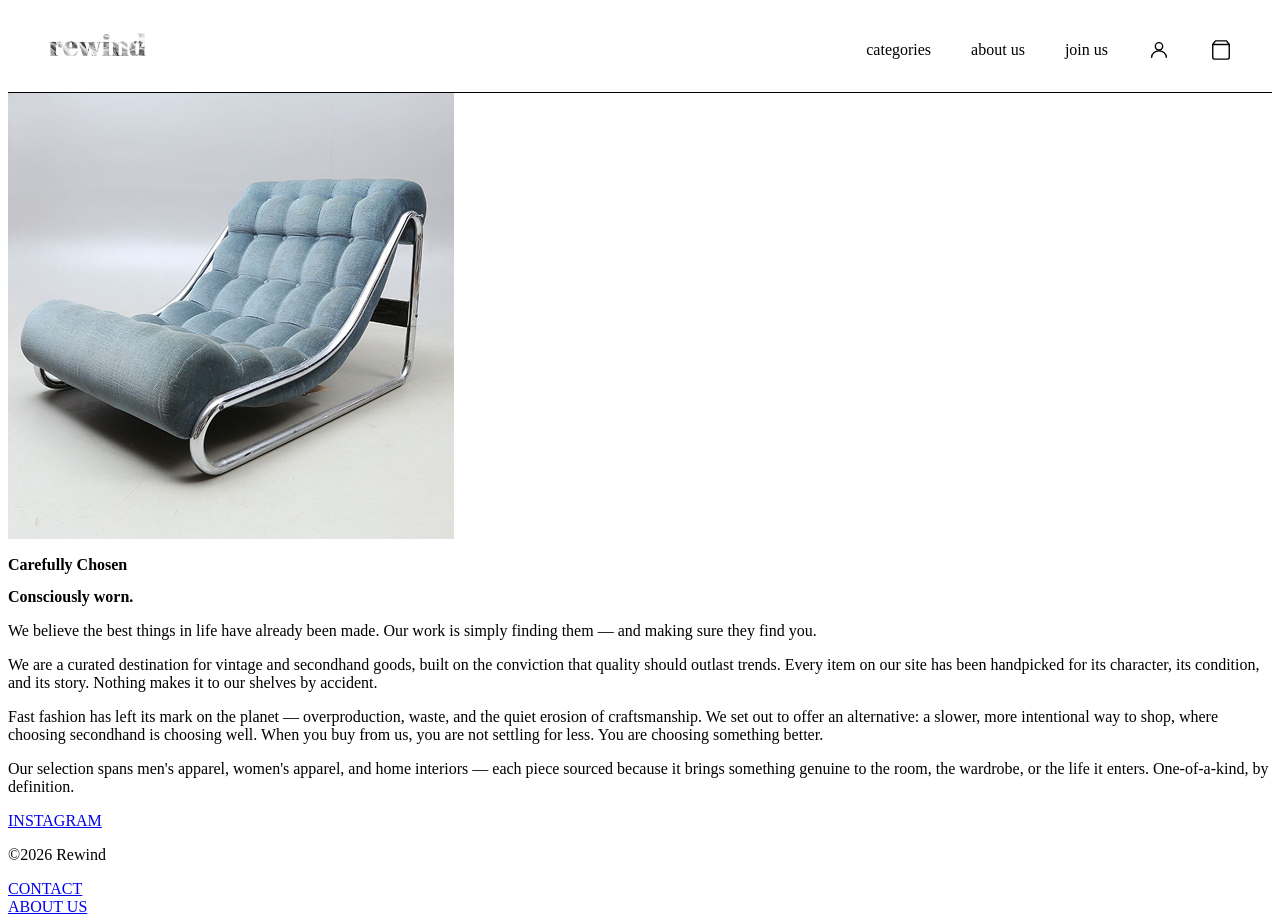
==== about.html @ c30eb237 "header på alle sider" ====
<!doctype html>
<html lang="en">
  <head>
    <meta charset="UTF-8" />
    <meta name="viewport" content="width=device-width, initial-scale=1.0" />
    <title>About us</title>
    <link rel="stylesheet" href="css/about.css" />
    <link rel="stylesheet" href="css/general.css" />
    <link rel="stylesheet" href="css/layout.css" />
  </head>
  <body>
<header>
  <a href="index.html"><img class="rewind" src="img/rewindlogo.webp" alt="rewind logo" /></a>
  <nav>
    <ul>
      <li><button class="headerText">categories</button></li>
      <li><a class="headerText" href="about.html">about us</a></li>
      <li><a class="headerText" href="form.html">join us</a></li>
      <li>
        <a href="#" class="header-icon" aria-label="account">
          <svg xmlns="http://www.w3.org/2000/svg" width="22" height="22" viewBox="0 0 24 24" fill="none" stroke="currentColor" stroke-width="1.5" stroke-linecap="round" stroke-linejoin="round">
            <circle cx="12" cy="8" r="4"/>
            <path d="M4 20c0-4 3.6-7 8-7s8 3 8 7"/>
          </svg>
        </a>
      </li>
      <li>
        <a href="#" class="header-icon" aria-label="cart">
          <svg xmlns="http://www.w3.org/2000/svg" width="22" height="22" viewBox="0 0 24 24" fill="none" stroke="currentColor" stroke-width="1.5" stroke-linecap="round" stroke-linejoin="round">
            <path d="M6 2L3 6v14a2 2 0 0 0 2 2h14a2 2 0 0 0 2-2V6l-3-4z"/>
            <line x1="3" y1="6" x2="21" y2="6"/>
          </svg>
        </a>
      </li>
    </ul>
  </nav>
</header>
    <main>
      <img class="aboutHero" src="img/sofa.png" alt="" />
      <article>
        <h1>Carefully Chosen</h1>
        <h1 class="italic">Consciously worn.</h1>
        <p>We believe the best things in life have already been made. Our work is simply finding them — and making sure they find you.</p>
        <p>
          We are a curated destination for vintage and secondhand goods, built on the conviction that quality should outlast trends. Every item on our
          site has been handpicked for its character, its condition, and its story. Nothing makes it to our shelves by accident.
        </p>
        <p>
          Fast fashion has left its mark on the planet — overproduction, waste, and the quiet erosion of craftsmanship. We set out to offer an
          alternative: a slower, more intentional way to shop, where choosing secondhand is choosing well. When you buy from us, you are not settling
          for less. You are choosing something better.
        </p>
        <p>
          Our selection spans men's apparel, women's apparel, and home interiors — each piece sourced because it brings something genuine to the room,
          the wardrobe, or the life it enters. One-of-a-kind, by definition.
        </p>
      </article>
    </main>
    <footer>
      <div>
        <div>
          <a href="#">INSTAGRAM</a>
          <p>&#169;2026 Rewind</p>
        </div>
        <a href="#">CONTACT</a>
      </div>
      <a href="about.html">ABOUT US</a>
    </footer>
  </body>
</html>
---- css/general.css ----
/* Den her css-side er tiltænkt elementer, 
der er gennemgående på tværs af HTML-siderne */
h1 {
  font-size: var(--h1-size);
  color: var(--h1-color);
  font-family: var(--h1-font);
}

h2 {
  font-size: var(--h2-size);
  color: var(--h2-color);
  font-family: var(--h2-font);
}

h3 {
  font-size: var(--h3-size);
  color: var(--h3-color);
  font-family: var(--h3-font);
}

h4 {
  font-size: var(--h4-size);
  color: var(--h4-color);
  font-family: var(--h4-font);
}

p {
  font-size: var(--p-size);
  color: var(--p-color);
  font-family: var(--p-font);
}
/* =============================================
   HEADER
   Requires: variables.css + global.css
   ============================================= */

header {
  display: flex;
  align-items: center;
  justify-content: space-between;
  padding: 20px 40px;
  border-bottom: 1px solid #000;
}

header .rewind {
  height: 40px;
  width: auto;
}

header nav ul {
  display: flex;
  align-items: center;
  gap: 40px;
  list-style: none;
  margin: 0;
  padding: 0;
}

header nav ul li {
  display: flex;
  align-items: center;
}

.headerText {
  font-size: var(--p-size);
  font-family: var(--p-font);
  color: var(--p-color);
  text-decoration: none;
  background: none;
  border: none;
  padding: 0;
  cursor: pointer;
}

.headerText:hover {
  text-decoration: underline;
}
.header-icon {
  color: var(--p-color);
  display: flex;
  align-items: center;
}

.header-icon:hover {
  opacity: 0.6;
}
/* Skjuler nav-tekst på index-siden */
.header-minimal .headerText {
  display: none;
}
---- css/layout.css ----
/* denne side er forbeholdt layout, altså hvordan elementerne er placeret på siden,
og hvordan de interagerer med hinanden. */
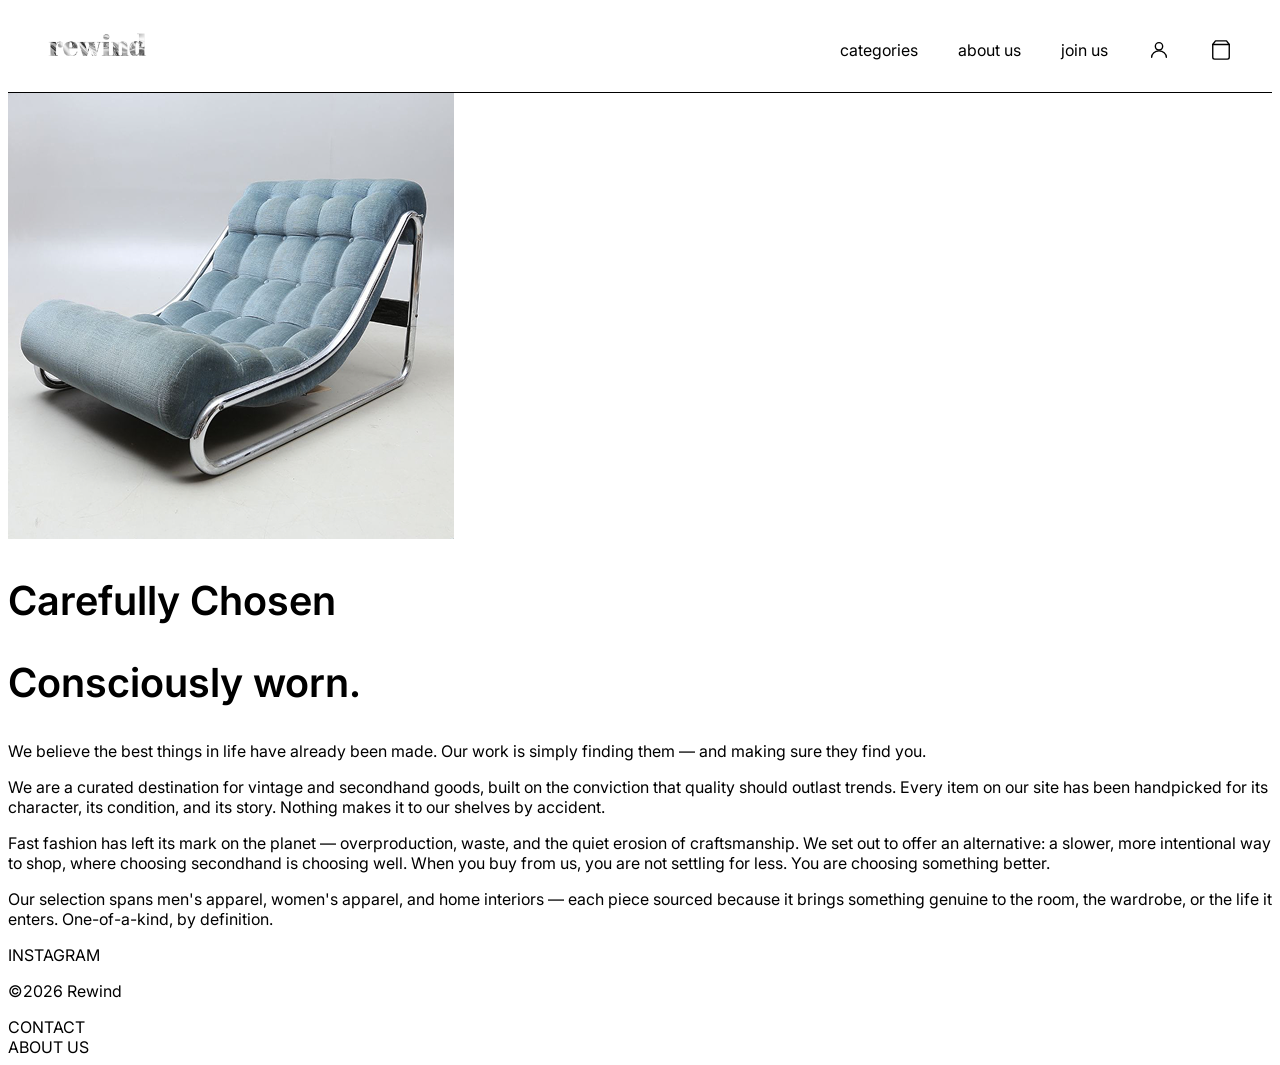
==== commit 3e705829: "Add CSS variables and update styles across multiple HTML files" ====
--- a/about.html
+++ b/about.html
@@ -4,37 +4,58 @@
     <meta charset="UTF-8" />
     <meta name="viewport" content="width=device-width, initial-scale=1.0" />
     <title>About us</title>
+    <link rel="stylesheet" href="css/variables.css" />
     <link rel="stylesheet" href="css/about.css" />
     <link rel="stylesheet" href="css/general.css" />
     <link rel="stylesheet" href="css/layout.css" />
   </head>
   <body>
-<header>
-  <a href="index.html"><img class="rewind" src="img/rewindlogo.webp" alt="rewind logo" /></a>
-  <nav>
-    <ul>
-      <li><button class="headerText">categories</button></li>
-      <li><a class="headerText" href="about.html">about us</a></li>
-      <li><a class="headerText" href="form.html">join us</a></li>
-      <li>
-        <a href="#" class="header-icon" aria-label="account">
-          <svg xmlns="http://www.w3.org/2000/svg" width="22" height="22" viewBox="0 0 24 24" fill="none" stroke="currentColor" stroke-width="1.5" stroke-linecap="round" stroke-linejoin="round">
-            <circle cx="12" cy="8" r="4"/>
-            <path d="M4 20c0-4 3.6-7 8-7s8 3 8 7"/>
-          </svg>
-        </a>
-      </li>
-      <li>
-        <a href="#" class="header-icon" aria-label="cart">
-          <svg xmlns="http://www.w3.org/2000/svg" width="22" height="22" viewBox="0 0 24 24" fill="none" stroke="currentColor" stroke-width="1.5" stroke-linecap="round" stroke-linejoin="round">
-            <path d="M6 2L3 6v14a2 2 0 0 0 2 2h14a2 2 0 0 0 2-2V6l-3-4z"/>
-            <line x1="3" y1="6" x2="21" y2="6"/>
-          </svg>
-        </a>
-      </li>
-    </ul>
-  </nav>
-</header>
+    <header>
+      <a href="index.html"><img class="rewind" src="img/rewindlogo.webp" alt="rewind logo" /></a>
+      <nav>
+        <ul>
+          <li><button class="headerText">categories</button></li>
+          <li><a class="headerText" href="about.html">about us</a></li>
+          <li><a class="headerText" href="form.html">join us</a></li>
+          <li>
+            <a href="#" class="header-icon" aria-label="account">
+              <svg
+                xmlns="http://www.w3.org/2000/svg"
+                width="22"
+                height="22"
+                viewBox="0 0 24 24"
+                fill="none"
+                stroke="currentColor"
+                stroke-width="1.5"
+                stroke-linecap="round"
+                stroke-linejoin="round"
+              >
+                <circle cx="12" cy="8" r="4" />
+                <path d="M4 20c0-4 3.6-7 8-7s8 3 8 7" />
+              </svg>
+            </a>
+          </li>
+          <li>
+            <a href="#" class="header-icon" aria-label="cart">
+              <svg
+                xmlns="http://www.w3.org/2000/svg"
+                width="22"
+                height="22"
+                viewBox="0 0 24 24"
+                fill="none"
+                stroke="currentColor"
+                stroke-width="1.5"
+                stroke-linecap="round"
+                stroke-linejoin="round"
+              >
+                <path d="M6 2L3 6v14a2 2 0 0 0 2 2h14a2 2 0 0 0 2-2V6l-3-4z" />
+                <line x1="3" y1="6" x2="21" y2="6" />
+              </svg>
+            </a>
+          </li>
+        </ul>
+      </nav>
+    </header>
     <main>
       <img class="aboutHero" src="img/sofa.png" alt="" />
       <article>
--- a/css/variables.css
+++ b/css/variables.css
@@ -0,0 +1,57 @@
+/* Denne side indeholder variabler.Det vil sige,
+at gennemgående æstetiske valg (farve, border-radius, etc) findes herinde,
+og kan universelt ændres */
+
+@font-face {
+  font-family: "interSemibold";
+  src: url("../fonts/Inter_18pt-SemiBold.woff");
+}
+
+@font-face {
+  font-family: "interRegular";
+  src: url("../fonts/Inter_18pt-Regular.woff");
+}
+
+:root {
+  /* farver */
+  --prime-color: rgb(257, 257, 257);
+  --second-color: rgb(257, 257, 257);
+  --third-color: rgb(257, 257, 257);
+  /* var står her for variation, 
+  så vi kan have nuance forskelle på vores farverne,
+  f.eks til en mørkere baggrund */
+  --prime-color-var: rgb(257, 257, 257);
+  --second-color-var: rgb(257, 257, 257);
+  --third-color-var: rgb(257, 257, 257);
+
+  /* borders */
+  --general-border: ;
+  --nav-border: ;
+  --cards-border: ;
+  --header-border: 1px solid black;
+
+  /* border radius */
+  --general-margin: ;
+  --cards-corner: 1px;
+
+  /* tekststørrelse*/
+  --h1-size: 40px;
+  --h2-size: 40px;
+  --h3-size: 60px;
+  --h4-size: 20px;
+  --p-size: 16px;
+
+  /* Tekstfarve */
+  --h1-color: #000;
+  --h2-color: #000;
+  --h3-color: #000;
+  --h4-color: #000;
+  --p-color: #000;
+
+  /* fonts */
+  --h1-font: "interSemibold";
+  --h2-font: "interSemibold";
+  --h3-font: "interSemibold";
+  --h4-font: "interSemibold";
+  --p-font: "interRegular";
+}
--- a/css/general.css
+++ b/css/general.css
@@ -24,15 +24,79 @@
   font-family: var(--h4-font);
 }
 
-p {
+p,
+a {
   font-size: var(--p-size);
   color: var(--p-color);
   font-family: var(--p-font);
+}
+
+a {
+  text-decoration: none;
 }
 /* =============================================
    HEADER
    Requires: variables.css + global.css
    ============================================= */
+
+header {
+  display: flex;
+  align-items: center;
+  justify-content: space-between;
+  padding: 20px 40px;
+  border-bottom: var(--header-border);
+}
+
+header .rewind {
+  height: 40px;
+  width: auto;
+}
+
+header nav ul {
+  display: flex;
+  align-items: center;
+  gap: 40px;
+  list-style: none;
+  margin: 0;
+  padding: 0;
+}
+
+header nav ul li {
+  display: flex;
+  align-items: center;
+}
+
+.headerText {
+  font-size: var(--p-size);
+  font-family: var(--p-font);
+  color: var(--p-color);
+  text-decoration: none;
+  background: none;
+  border: none;
+  padding: 0;
+  cursor: pointer;
+}
+
+.headerText:hover {
+  text-decoration: underline;
+}
+.header-icon {
+  color: var(--p-color);
+  display: flex;
+  align-items: center;
+}
+
+.header-icon:hover {
+  opacity: 0.6;
+}
+/* Skjuler nav-tekst på index-siden */
+.header-minimal .headerText {
+  display: none;
+}
+
+.rewind {
+  width: 50%;
+}
 
 header {
   display: flex;
@@ -87,4 +151,4 @@
 /* Skjuler nav-tekst på index-siden */
 .header-minimal .headerText {
   display: none;
-}+}
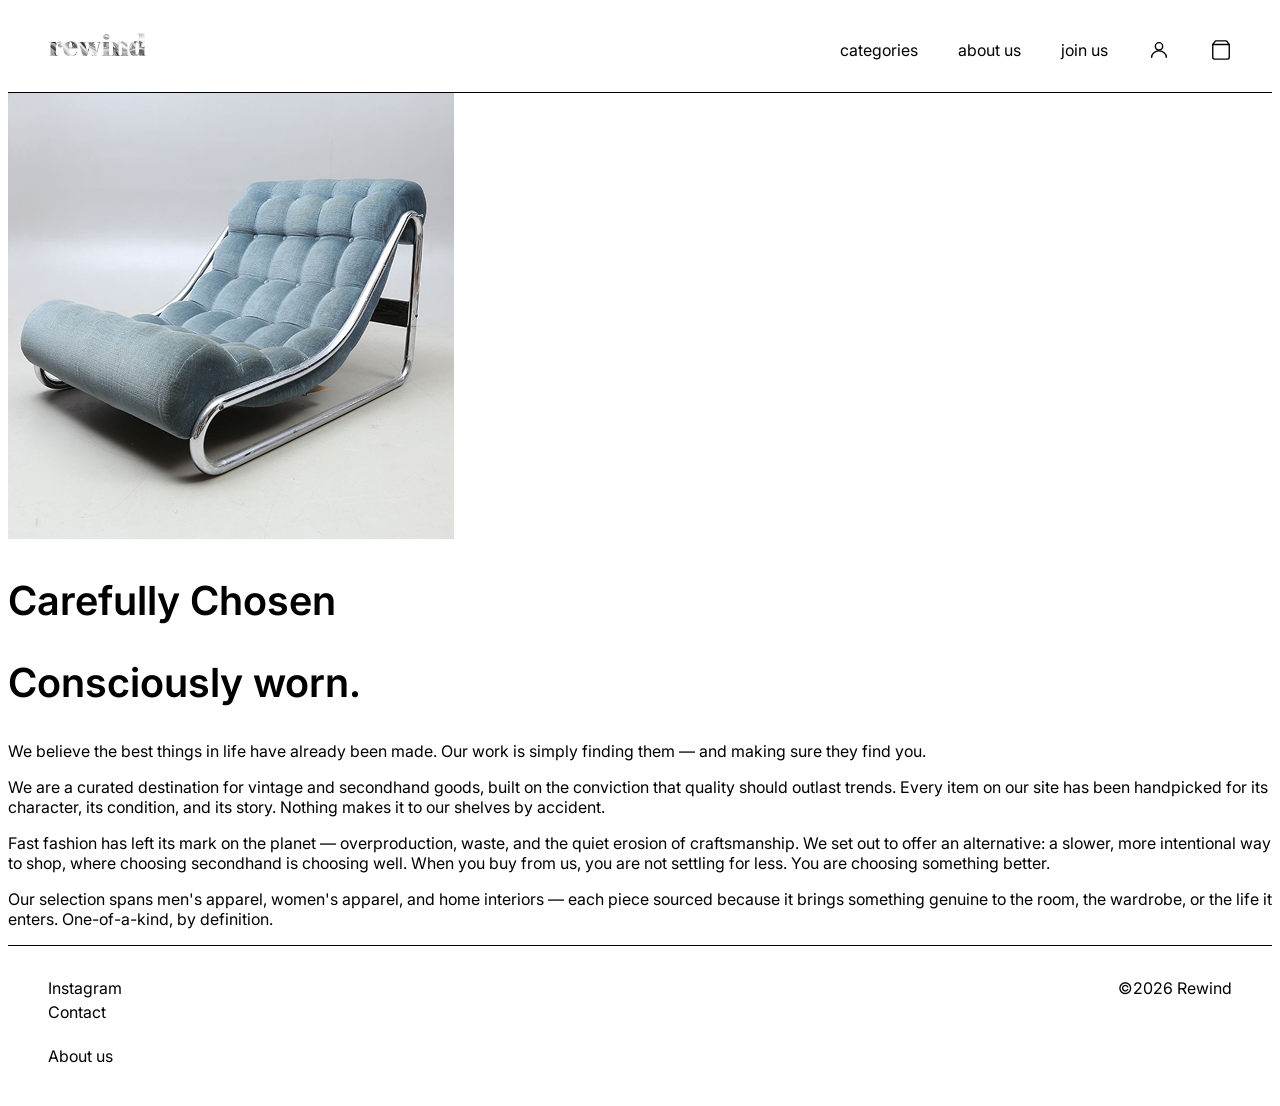
==== commit 8ac491f3: "footer på resterende sider" ====
--- a/about.html
+++ b/about.html
@@ -77,15 +77,13 @@
         </p>
       </article>
     </main>
-    <footer>
-      <div>
-        <div>
-          <a href="#">INSTAGRAM</a>
-          <p>&#169;2026 Rewind</p>
-        </div>
-        <a href="#">CONTACT</a>
-      </div>
-      <a href="about.html">ABOUT US</a>
-    </footer>
+<footer>
+  <div class="footer-left">
+    <a class="footer-link" href="#">Instagram</a>
+    <a class="footer-link" href="#">Contact</a>
+    <a class="footer-link footer-about" href="about.html">About us</a>
+  </div>
+  <p class="footer-copy">©2026 Rewind</p>
+</footer>
   </body>
 </html>
--- a/css/variables.css
+++ b/css/variables.css
@@ -14,9 +14,9 @@
 
 :root {
   /* farver */
-  --prime-color: rgb(257, 257, 257);
-  --second-color: rgb(257, 257, 257);
-  --third-color: rgb(257, 257, 257);
+  --green-pastel: #cdf4d3;
+  --yellow-pastel: #f5e8ba;
+  --purple-pastel: #c8caff;
   /* var står her for variation, 
   så vi kan have nuance forskelle på vores farverne,
   f.eks til en mørkere baggrund */
@@ -28,7 +28,7 @@
   --general-border: ;
   --nav-border: ;
   --cards-border: ;
-  --header-border: 1px solid black;
+  --header-border: 2px solid black;
 
   /* border radius */
   --general-margin: ;
@@ -36,7 +36,7 @@
 
   /* tekststørrelse*/
   --h1-size: 40px;
-  --h2-size: 40px;
+  --h2-size: 26px;
   --h3-size: 60px;
   --h4-size: 20px;
   --p-size: 16px;
--- a/css/general.css
+++ b/css/general.css
@@ -152,3 +152,40 @@
 .header-minimal .headerText {
   display: none;
 }
+
+/* footer */
+footer {
+  display: flex;
+  justify-content: space-between;
+  align-items: flex-start;
+  padding: 32px 40px;
+  border-top: 1px solid #000;
+}
+
+.footer-left {
+  display: flex;
+  flex-direction: column;
+  gap: 4px;
+}
+
+.footer-link {
+  font-size: var(--p-size);
+  font-family: var(--p-font);
+  color: var(--p-color);
+  text-decoration: none;
+}
+
+.footer-link:hover {
+  text-decoration: underline;
+}
+
+.footer-about {
+  margin-top: 20px;
+}
+
+.footer-copy {
+  font-size: var(--p-size);
+  font-family: var(--p-font);
+  color: var(--p-color);
+  margin: 0;
+}
--- a/css/layout.css
+++ b/css/layout.css
@@ -1,2 +1,31 @@
 /* denne side er forbeholdt layout, altså hvordan elementerne er placeret på siden,
 og hvordan de interagerer med hinanden. */
+.grid4 {
+  display: grid;
+  grid-template-columns: repeat(4, 1fr);
+  gap: 20px;
+}
+
+.grid2 {
+  display: grid;
+  grid-template-columns: repeat(2, 1fr);
+  gap: 20px;
+  padding: 3rem;
+}
+
+.categoryTitle {
+  display: grid;
+  grid-template-columns: 3fr 1fr;
+}
+.hero {
+  width: 100%;
+  height: auto;
+  overflow: hidden;
+}
+
+.hero img {
+  width: 100%;
+  height: 100%;
+  object-fit: cover;
+  /* 123 */
+}
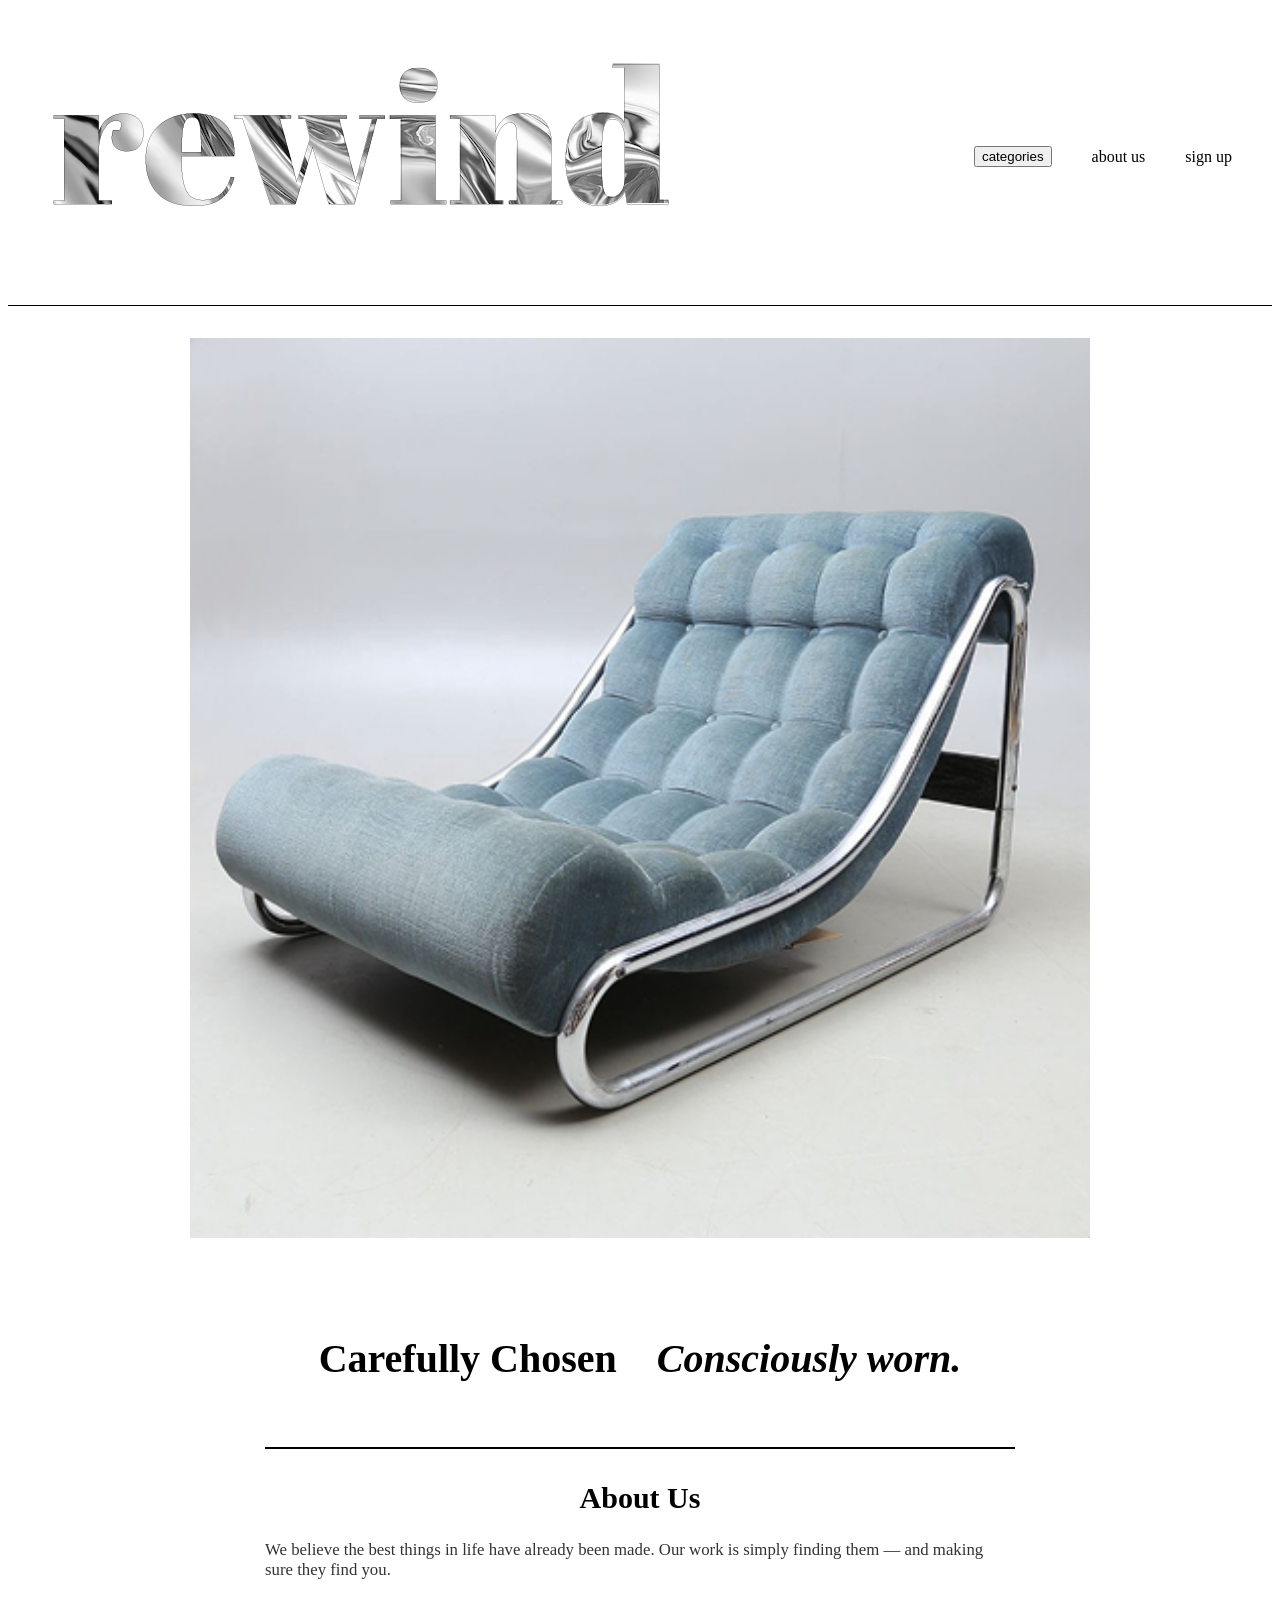
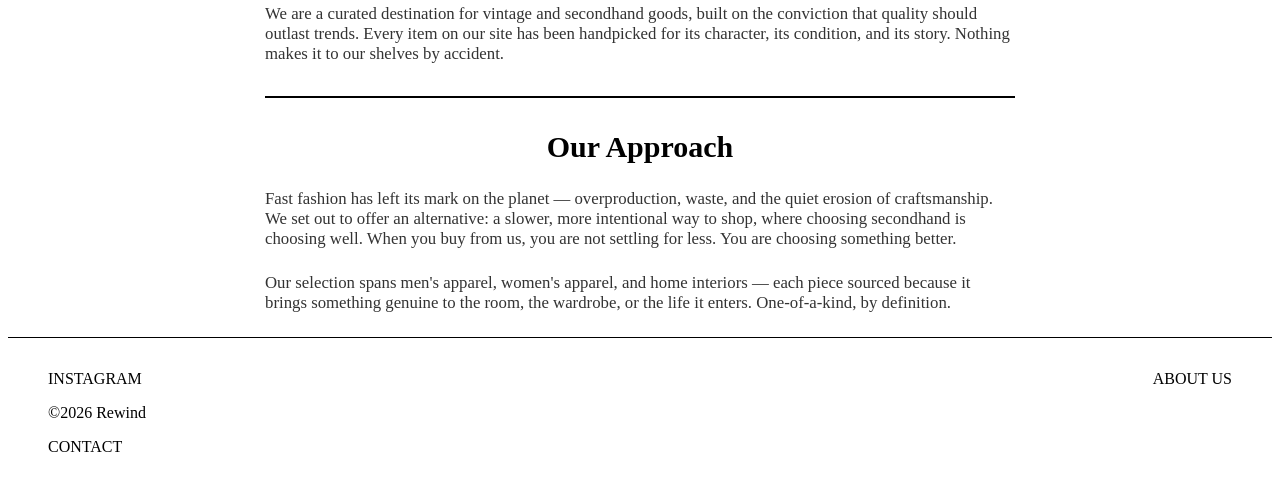
==== commit 2e7ff577: "css og html til about us" ====
--- a/about.html
+++ b/about.html
@@ -4,86 +4,68 @@
     <meta charset="UTF-8" />
     <meta name="viewport" content="width=device-width, initial-scale=1.0" />
     <title>About us</title>
-    <link rel="stylesheet" href="css/variables.css" />
     <link rel="stylesheet" href="css/about.css" />
     <link rel="stylesheet" href="css/general.css" />
     <link rel="stylesheet" href="css/layout.css" />
+    <link rel="stylesheet" href="css/aboutus.css" />
   </head>
   <body>
     <header>
-      <a href="index.html"><img class="rewind" src="img/rewindlogo.webp" alt="rewind logo" /></a>
+      <a href="index.html"
+        ><img src="img/rewindlogo.webp" alt="rewind logo"
+      /></a>
       <nav>
         <ul>
-          <li><button class="headerText">categories</button></li>
-          <li><a class="headerText" href="about.html">about us</a></li>
-          <li><a class="headerText" href="form.html">join us</a></li>
-          <li>
-            <a href="#" class="header-icon" aria-label="account">
-              <svg
-                xmlns="http://www.w3.org/2000/svg"
-                width="22"
-                height="22"
-                viewBox="0 0 24 24"
-                fill="none"
-                stroke="currentColor"
-                stroke-width="1.5"
-                stroke-linecap="round"
-                stroke-linejoin="round"
-              >
-                <circle cx="12" cy="8" r="4" />
-                <path d="M4 20c0-4 3.6-7 8-7s8 3 8 7" />
-              </svg>
-            </a>
-          </li>
-          <li>
-            <a href="#" class="header-icon" aria-label="cart">
-              <svg
-                xmlns="http://www.w3.org/2000/svg"
-                width="22"
-                height="22"
-                viewBox="0 0 24 24"
-                fill="none"
-                stroke="currentColor"
-                stroke-width="1.5"
-                stroke-linecap="round"
-                stroke-linejoin="round"
-              >
-                <path d="M6 2L3 6v14a2 2 0 0 0 2 2h14a2 2 0 0 0 2-2V6l-3-4z" />
-                <line x1="3" y1="6" x2="21" y2="6" />
-              </svg>
-            </a>
-          </li>
+          <li><button>categories</button></li>
+          <li><a href="about.html">about us</a></li>
+          <li><a href="form.html">sign up</a></li>
         </ul>
       </nav>
     </header>
     <main>
       <img class="aboutHero" src="img/sofa.png" alt="" />
       <article>
-        <h1>Carefully Chosen</h1>
-        <h1 class="italic">Consciously worn.</h1>
-        <p>We believe the best things in life have already been made. Our work is simply finding them — and making sure they find you.</p>
+        <div class="titleRow">
+          <h1>Carefully Chosen</h1>
+          <h1 class="italic">Consciously worn.</h1>
+        </div>
+        <hr />
+        <h2>About Us</h2>
         <p>
-          We are a curated destination for vintage and secondhand goods, built on the conviction that quality should outlast trends. Every item on our
-          site has been handpicked for its character, its condition, and its story. Nothing makes it to our shelves by accident.
+          We believe the best things in life have already been made. Our work is
+          simply finding them — and making sure they find you.
         </p>
         <p>
-          Fast fashion has left its mark on the planet — overproduction, waste, and the quiet erosion of craftsmanship. We set out to offer an
-          alternative: a slower, more intentional way to shop, where choosing secondhand is choosing well. When you buy from us, you are not settling
-          for less. You are choosing something better.
+          We are a curated destination for vintage and secondhand goods, built
+          on the conviction that quality should outlast trends. Every item on
+          our site has been handpicked for its character, its condition, and its
+          story. Nothing makes it to our shelves by accident.
+        </p>
+        <hr />
+        <h2>Our Approach</h2>
+        <p>
+          Fast fashion has left its mark on the planet — overproduction, waste,
+          and the quiet erosion of craftsmanship. We set out to offer an
+          alternative: a slower, more intentional way to shop, where choosing
+          secondhand is choosing well. When you buy from us, you are not
+          settling for less. You are choosing something better.
         </p>
         <p>
-          Our selection spans men's apparel, women's apparel, and home interiors — each piece sourced because it brings something genuine to the room,
+          Our selection spans men's apparel, women's apparel, and home interiors
+          — each piece sourced because it brings something genuine to the room,
           the wardrobe, or the life it enters. One-of-a-kind, by definition.
         </p>
       </article>
     </main>
-<footer>
-  <div class="footer-left">
-    <a class="footer-link" href="#">Instagram</a>
-    <a class="footer-link" href="#">Contact</a>
-    <a class="footer-link footer-about" href="about.html">About us</a>
-  </div>
-  <p class="footer-copy">©2026 Rewind</p>
-</footer>
+    <footer>
+      <div>
+        <div>
+          <a href="#">INSTAGRAM</a>
+          <p>&#169;2026 Rewind</p>
+        </div>
+        <a href="#">CONTACT</a>
+      </div>
+      <a href="about.html">ABOUT US</a>
+    </footer>
   </body>
 </html>
--- a/css/general.css
+++ b/css/general.css
@@ -1,5 +1,6 @@
 /* Den her css-side er tiltænkt elementer, 
 der er gennemgående på tværs af HTML-siderne */
+
 h1 {
   font-size: var(--h1-size);
   color: var(--h1-color);
--- a/css/aboutus.css
+++ b/css/aboutus.css
@@ -0,0 +1,61 @@
+main {
+  margin: 0;
+  padding: 0;
+  box-sizing: border-box;
+}
+
+/* header */
+/* header */
+
+.aboutHero {
+  width: 100%;
+  max-width: 900px;
+  display: block;
+  margin: 2rem auto 4rem auto;
+}
+
+/* article */
+main article {
+  max-width: 750px;
+  margin: 0 auto;
+  padding: 0 2rem;
+}
+
+.titleRow {
+  display: flex;
+  justify-content: center;
+  gap: 40px;
+}
+
+main article h1 {
+  font-size: 2.5rem;
+  font-weight: 600;
+  text-align: center;
+}
+
+main article .italic {
+  font-style: italic;
+  margin-bottom: 2rem;
+}
+
+main article h2 {
+  text-align: center;
+  font-size: 30px;
+}
+
+main article p {
+  margin-bottom: 1.5rem;
+  font-size: 1.05rem;
+  color: #333;
+}
+/* article */
+
+/* hr linje */
+hr {
+  border: none;
+  height: 2px;
+  background-color: #000;
+  width: 100%;
+  margin: 2rem auto;
+}
+/* hr linje */
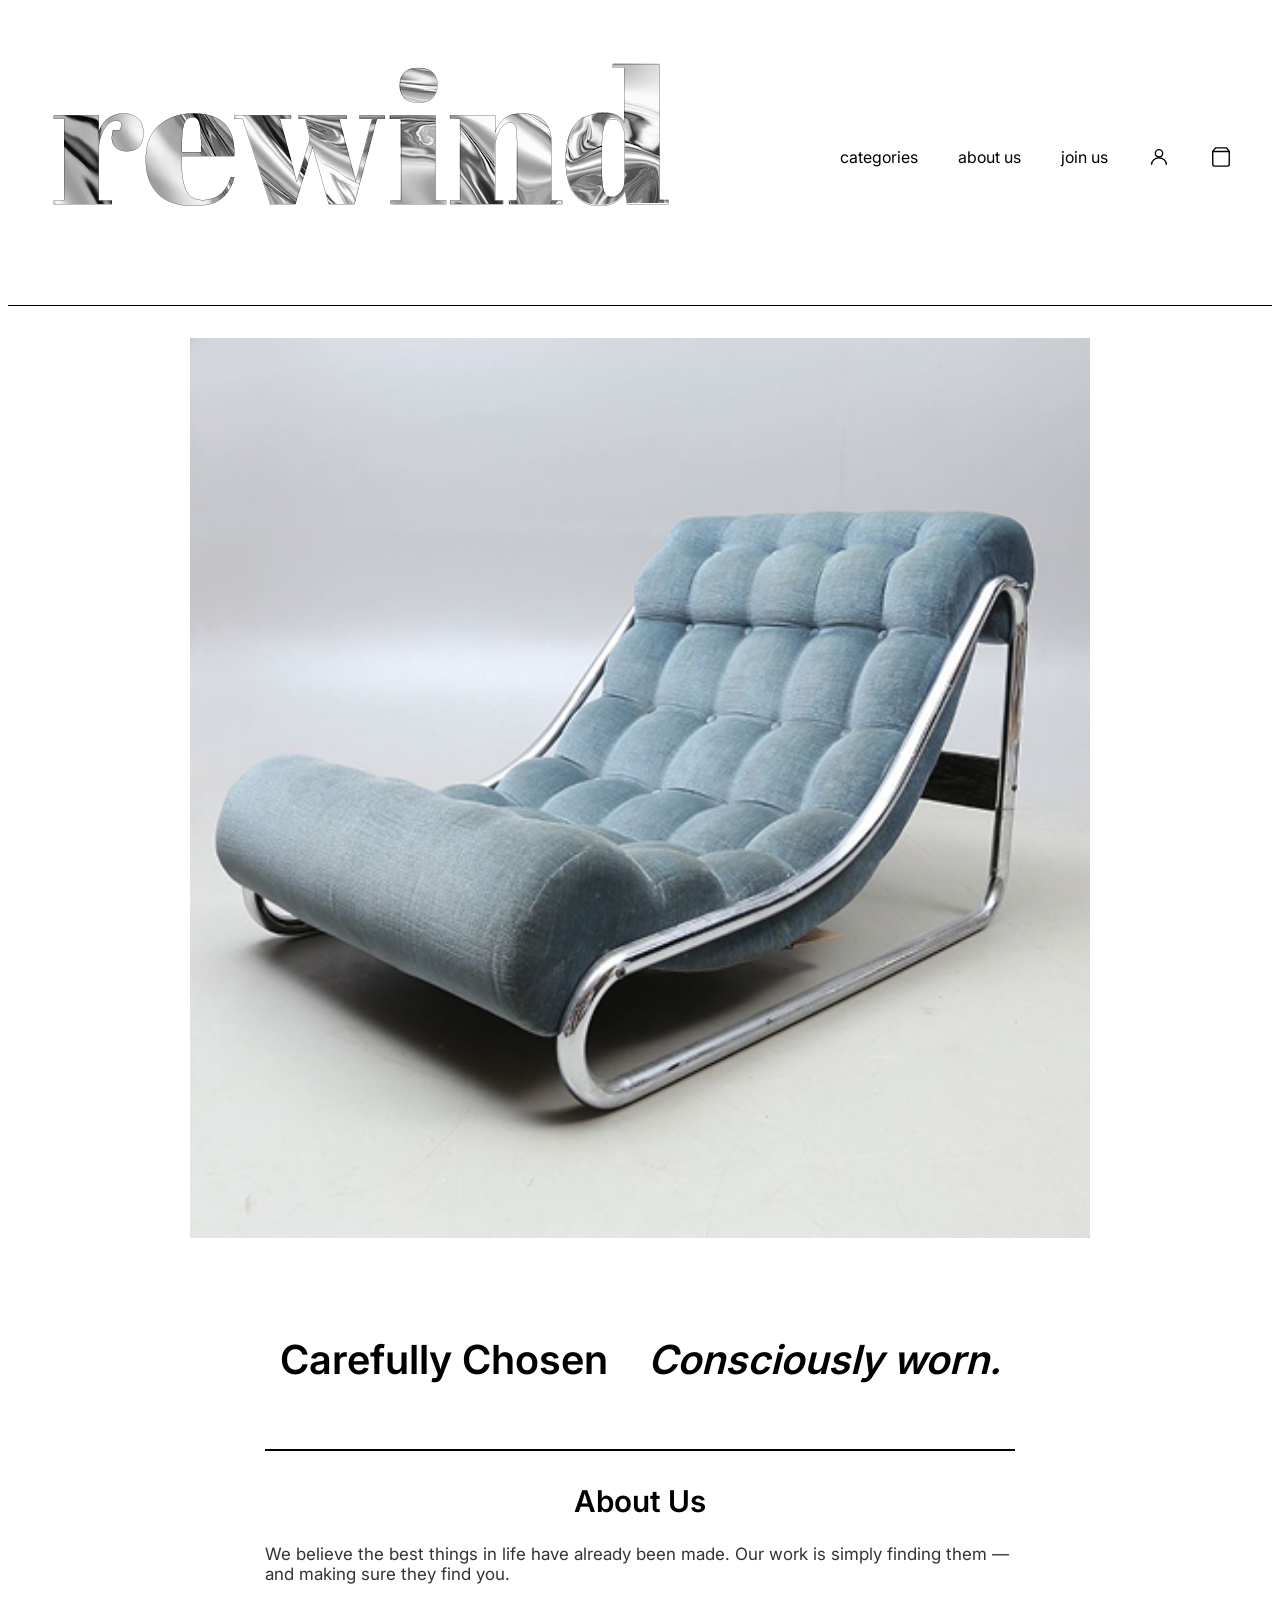
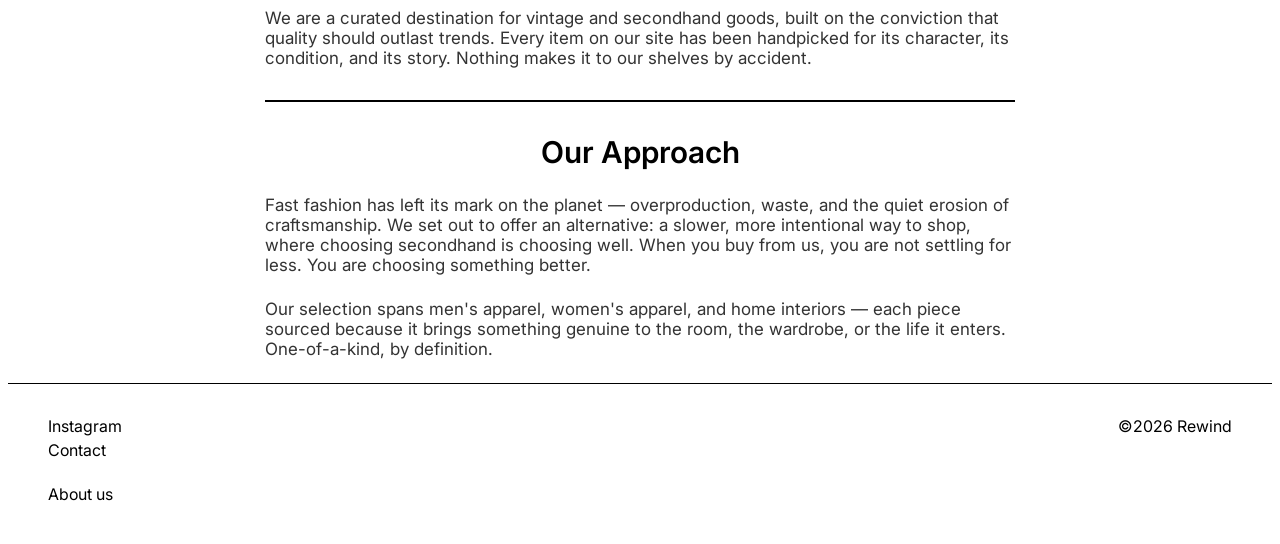
==== commit 77070a62: "Merge branch 'main' into about_us_branch" ====
--- a/about.html
+++ b/about.html
@@ -4,6 +4,7 @@
     <meta charset="UTF-8" />
     <meta name="viewport" content="width=device-width, initial-scale=1.0" />
     <title>About us</title>
+    <link rel="stylesheet" href="css/variables.css" />
     <link rel="stylesheet" href="css/about.css" />
     <link rel="stylesheet" href="css/general.css" />
     <link rel="stylesheet" href="css/layout.css" />
@@ -16,9 +17,45 @@
       /></a>
       <nav>
         <ul>
-          <li><button>categories</button></li>
-          <li><a href="about.html">about us</a></li>
-          <li><a href="form.html">sign up</a></li>
+          <li><button class="headerText">categories</button></li>
+          <li><a class="headerText" href="about.html">about us</a></li>
+          <li><a class="headerText" href="form.html">join us</a></li>
+          <li>
+            <a href="#" class="header-icon" aria-label="account">
+              <svg
+                xmlns="http://www.w3.org/2000/svg"
+                width="22"
+                height="22"
+                viewBox="0 0 24 24"
+                fill="none"
+                stroke="currentColor"
+                stroke-width="1.5"
+                stroke-linecap="round"
+                stroke-linejoin="round"
+              >
+                <circle cx="12" cy="8" r="4" />
+                <path d="M4 20c0-4 3.6-7 8-7s8 3 8 7" />
+              </svg>
+            </a>
+          </li>
+          <li>
+            <a href="#" class="header-icon" aria-label="cart">
+              <svg
+                xmlns="http://www.w3.org/2000/svg"
+                width="22"
+                height="22"
+                viewBox="0 0 24 24"
+                fill="none"
+                stroke="currentColor"
+                stroke-width="1.5"
+                stroke-linecap="round"
+                stroke-linejoin="round"
+              >
+                <path d="M6 2L3 6v14a2 2 0 0 0 2 2h14a2 2 0 0 0 2-2V6l-3-4z" />
+                <line x1="3" y1="6" x2="21" y2="6" />
+              </svg>
+            </a>
+          </li>
         </ul>
       </nav>
     </header>
@@ -57,15 +94,13 @@
         </p>
       </article>
     </main>
-    <footer>
-      <div>
-        <div>
-          <a href="#">INSTAGRAM</a>
-          <p>&#169;2026 Rewind</p>
-        </div>
-        <a href="#">CONTACT</a>
-      </div>
-      <a href="about.html">ABOUT US</a>
-    </footer>
+<footer>
+  <div class="footer-left">
+    <a class="footer-link" href="#">Instagram</a>
+    <a class="footer-link" href="#">Contact</a>
+    <a class="footer-link footer-about" href="about.html">About us</a>
+  </div>
+  <p class="footer-copy">©2026 Rewind</p>
+</footer>
   </body>
 </html>
--- a/css/variables.css
+++ b/css/variables.css
@@ -0,0 +1,57 @@
+/* Denne side indeholder variabler.Det vil sige,
+at gennemgående æstetiske valg (farve, border-radius, etc) findes herinde,
+og kan universelt ændres */
+
+@font-face {
+  font-family: "interSemibold";
+  src: url("../fonts/Inter_18pt-SemiBold.woff");
+}
+
+@font-face {
+  font-family: "interRegular";
+  src: url("../fonts/Inter_18pt-Regular.woff");
+}
+
+:root {
+  /* farver */
+  --green-pastel: #cdf4d3;
+  --yellow-pastel: #f5e8ba;
+  --purple-pastel: #c8caff;
+  /* var står her for variation, 
+  så vi kan have nuance forskelle på vores farverne,
+  f.eks til en mørkere baggrund */
+  --prime-color-var: rgb(257, 257, 257);
+  --second-color-var: rgb(257, 257, 257);
+  --third-color-var: rgb(257, 257, 257);
+
+  /* borders */
+  --general-border: ;
+  --nav-border: ;
+  --cards-border: ;
+  --header-border: 2px solid black;
+
+  /* border radius */
+  --general-margin: ;
+  --cards-corner: 1px;
+
+  /* tekststørrelse*/
+  --h1-size: 40px;
+  --h2-size: 26px;
+  --h3-size: 60px;
+  --h4-size: 20px;
+  --p-size: 16px;
+
+  /* Tekstfarve */
+  --h1-color: #000;
+  --h2-color: #000;
+  --h3-color: #000;
+  --h4-color: #000;
+  --p-color: #000;
+
+  /* fonts */
+  --h1-font: "interSemibold";
+  --h2-font: "interSemibold";
+  --h3-font: "interSemibold";
+  --h4-font: "interSemibold";
+  --p-font: "interRegular";
+}
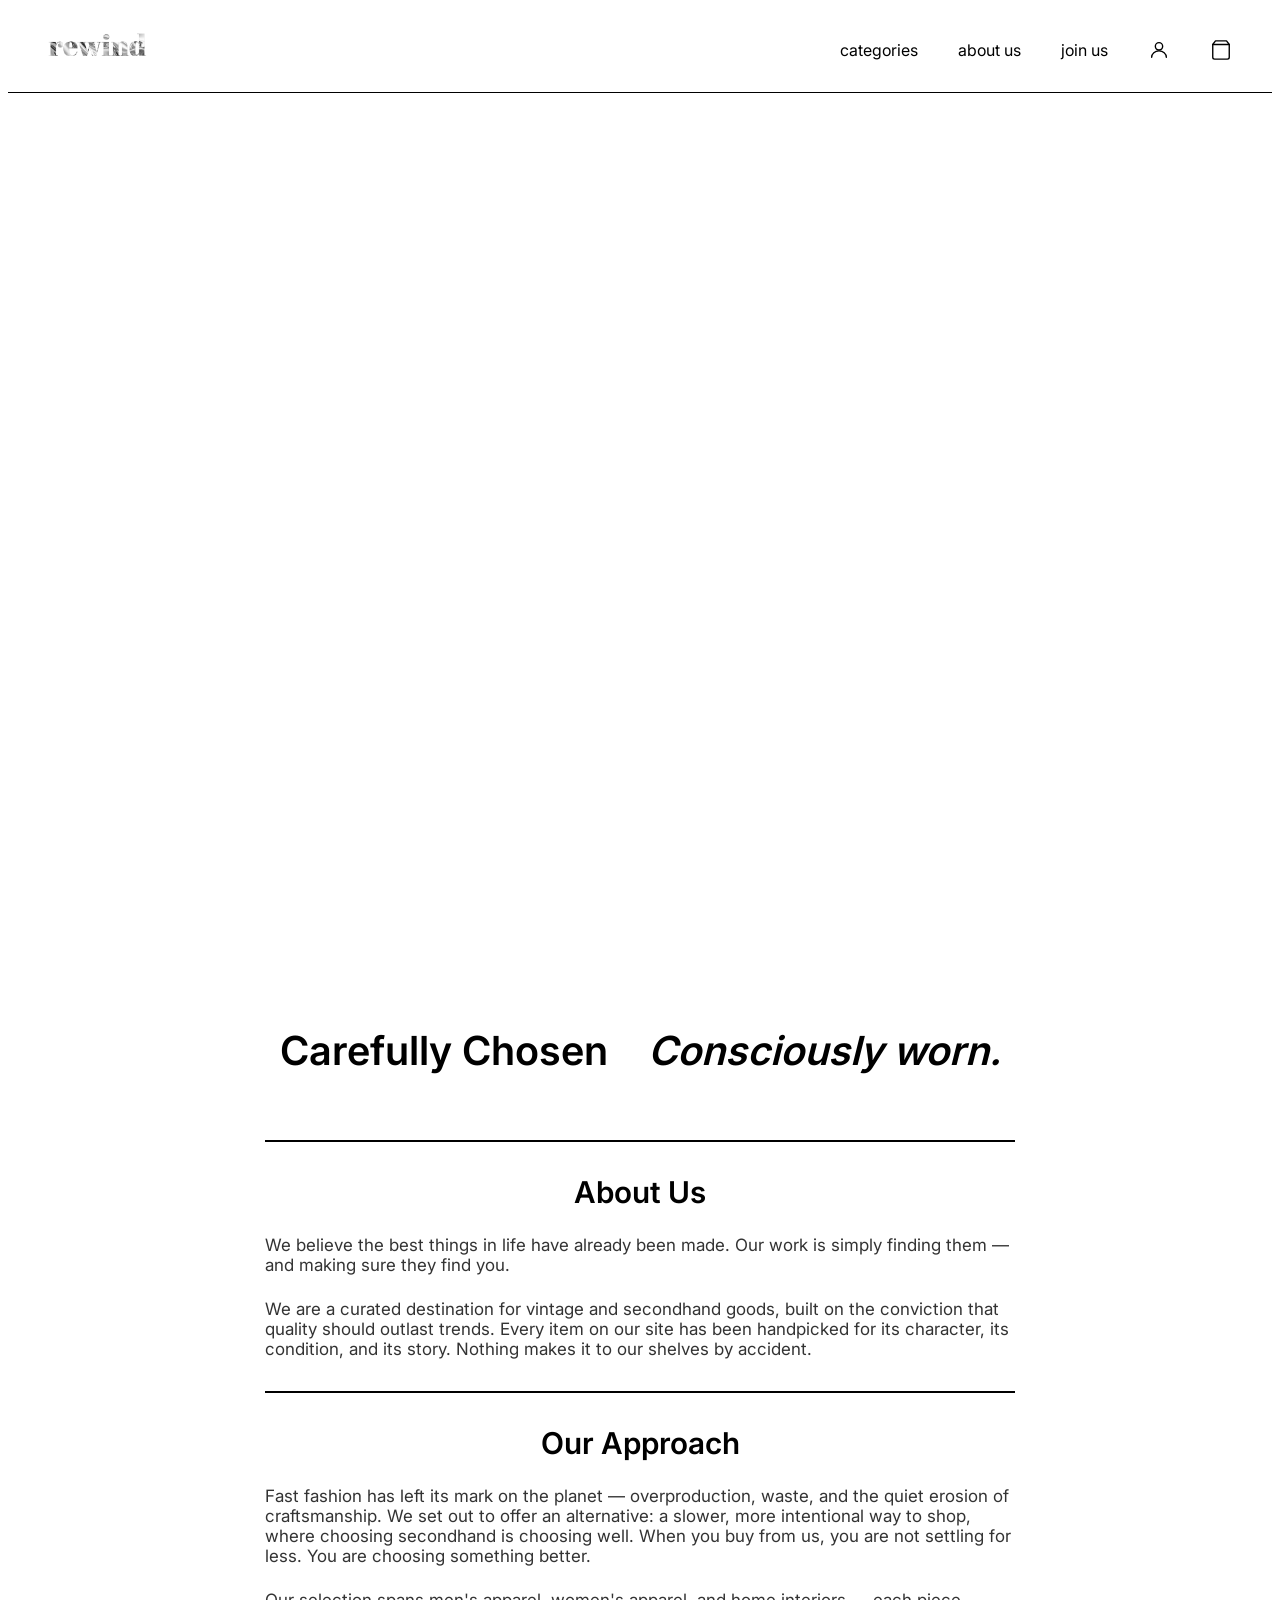
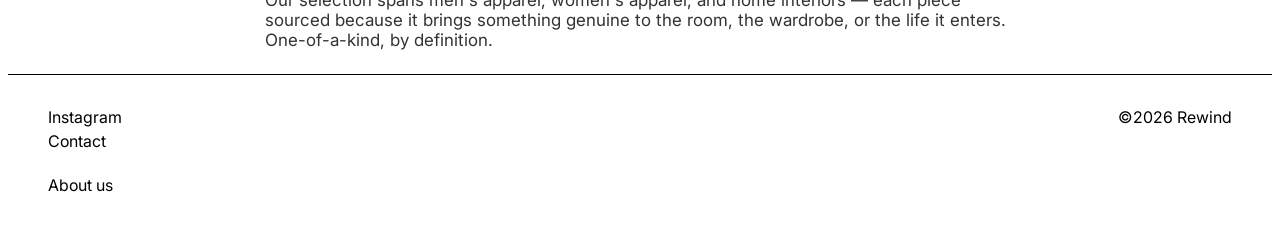
==== commit c4f99734: "hero section i about us css" ====
--- a/about.html
+++ b/about.html
@@ -5,7 +5,6 @@
     <meta name="viewport" content="width=device-width, initial-scale=1.0" />
     <title>About us</title>
     <link rel="stylesheet" href="css/variables.css" />
-    <link rel="stylesheet" href="css/about.css" />
     <link rel="stylesheet" href="css/general.css" />
     <link rel="stylesheet" href="css/layout.css" />
     <link rel="stylesheet" href="css/aboutus.css" />
@@ -13,7 +12,7 @@
   <body>
     <header>
       <a href="index.html"
-        ><img src="img/rewindlogo.webp" alt="rewind logo"
+        ><img class="rewind" src="img/rewindlogo.webp" alt="rewind logo"
       /></a>
       <nav>
         <ul>
@@ -60,7 +59,12 @@
       </nav>
     </header>
     <main>
-      <img class="aboutHero" src="img/sofa.png" alt="" />
+      <div class="heroslide">
+        <img src="img/indexheroV2.webp" alt="indexhero1white" />
+        <img src="img/indexheroV2green.webp" alt="indexhero2green" />
+        <img src="img/indexheroV2purple.webp" alt="indexhero3purple" />
+        <img src="img/indexheroV2yellow.webp" alt="indexhero4yellow" />
+      </div>
       <article>
         <div class="titleRow">
           <h1>Carefully Chosen</h1>
@@ -94,13 +98,13 @@
         </p>
       </article>
     </main>
-<footer>
-  <div class="footer-left">
-    <a class="footer-link" href="#">Instagram</a>
-    <a class="footer-link" href="#">Contact</a>
-    <a class="footer-link footer-about" href="about.html">About us</a>
-  </div>
-  <p class="footer-copy">©2026 Rewind</p>
-</footer>
+    <footer>
+      <div class="footer-left">
+        <a class="footer-link" href="#">Instagram</a>
+        <a class="footer-link" href="#">Contact</a>
+        <a class="footer-link footer-about" href="about.html">About us</a>
+      </div>
+      <p class="footer-copy">©2026 Rewind</p>
+    </footer>
   </body>
 </html>
--- a/css/layout.css
+++ b/css/layout.css
@@ -4,13 +4,6 @@
   display: grid;
   grid-template-columns: repeat(4, 1fr);
   gap: 20px;
-}
-
-.grid2 {
-  display: grid;
-  grid-template-columns: repeat(2, 1fr);
-  gap: 20px;
-  padding: 3rem;
 }
 
 .categoryTitle {
--- a/css/aboutus.css
+++ b/css/aboutus.css
@@ -12,6 +12,58 @@
   max-width: 900px;
   display: block;
   margin: 2rem auto 4rem auto;
+}
+
+/* Denne side er til  css specifikt til index-siden*/
+.heroslide {
+  position: relative;
+  width: 100%;
+  height: 100vh;
+  overflow: hidden;
+}
+
+.heroslide img {
+  position: absolute;
+  width: 100%;
+  height: 100%;
+  object-fit: cover;
+  top: 0;
+  left: 0;
+  opacity: 0;
+  animation: crossfade 16s infinite;
+  animation-timing-function: ease-in-out;
+}
+
+/* stager each image by 4s */
+.heroslide img:nth-child(1) {
+  animation-delay: 0s;
+}
+.heroslide img:nth-child(2) {
+  animation-delay: 4s;
+}
+.heroslide img:nth-child(3) {
+  animation-delay: 8s;
+}
+.heroslide img:nth-child(4) {
+  animation-delay: 12s;
+}
+
+@keyframes crossfade {
+  0% {
+    opacity: 0;
+  }
+  12.5% {
+    opacity: 1;
+  } /* fade in */
+  37.5% {
+    opacity: 1;
+  } /* fully visible */
+  50% {
+    opacity: 0;
+  } /* fade out */
+  100% {
+    opacity: 0;
+  }
 }
 
 /* article */
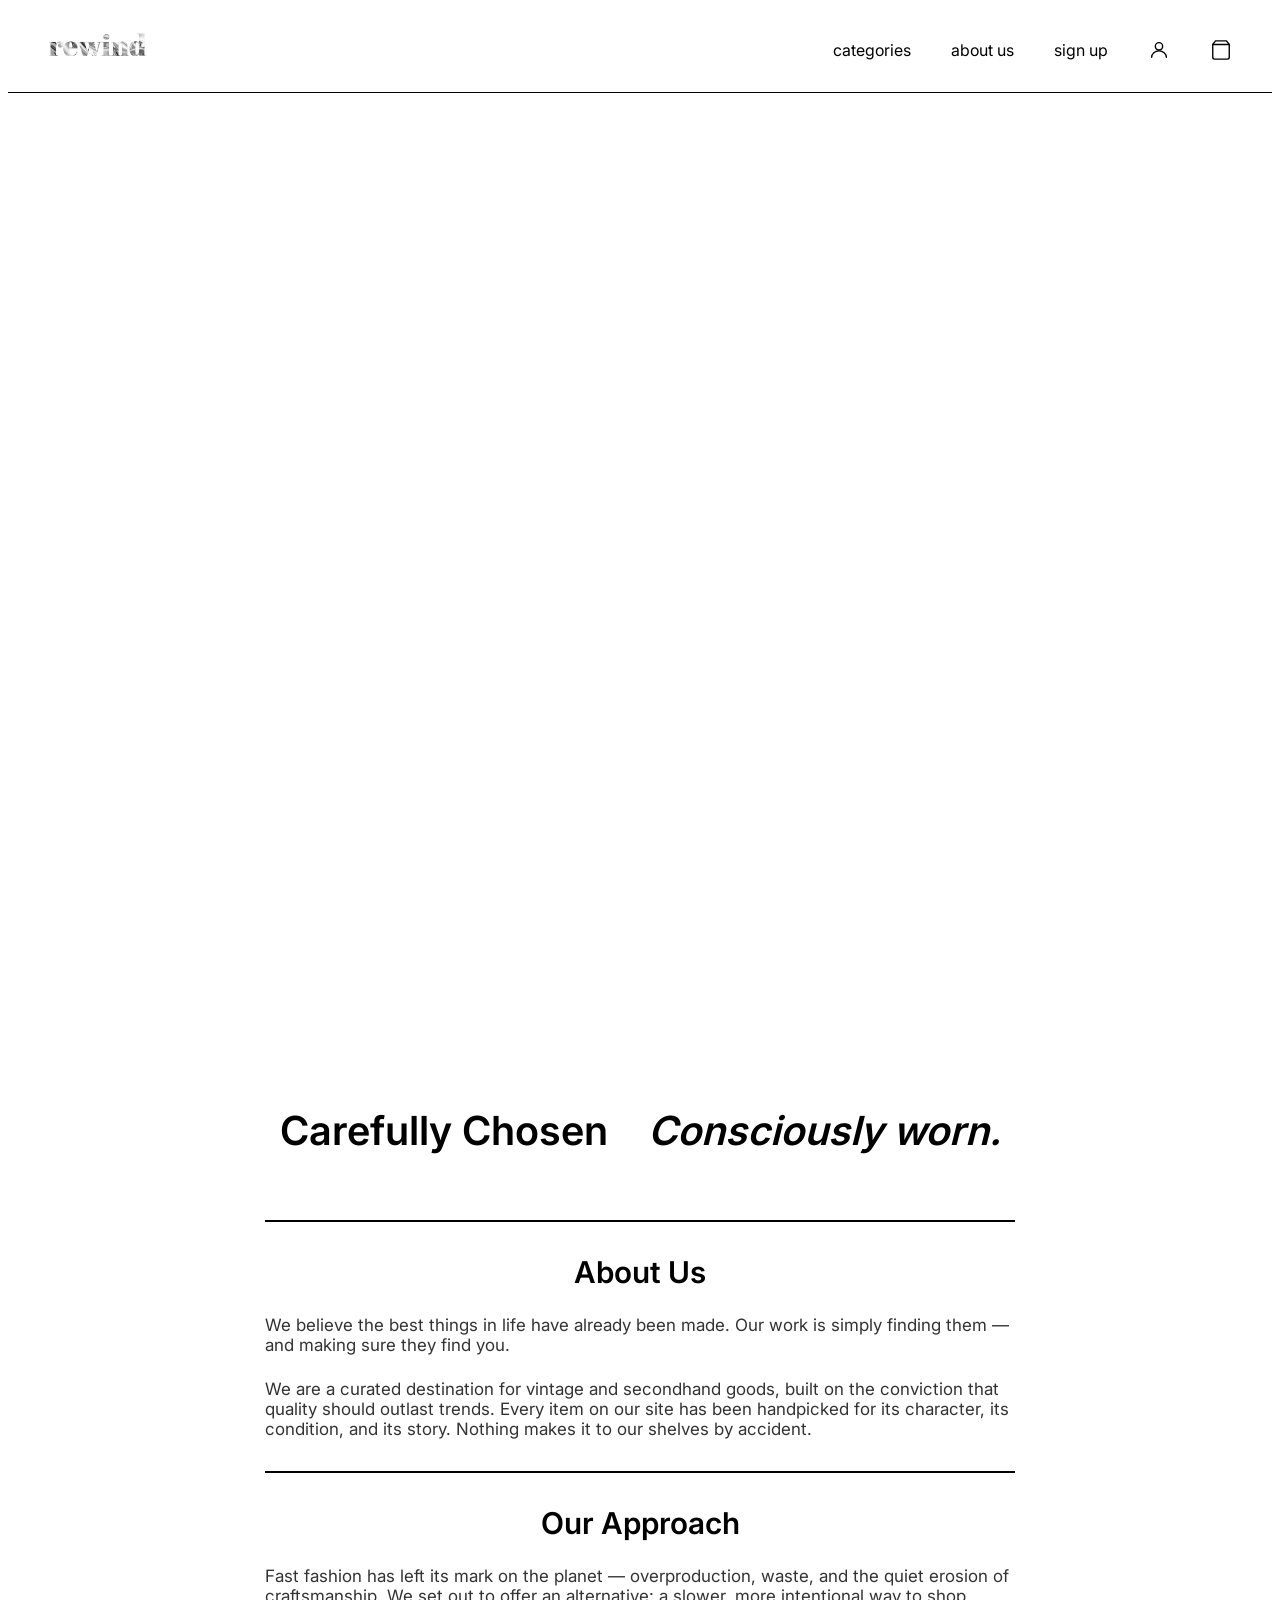
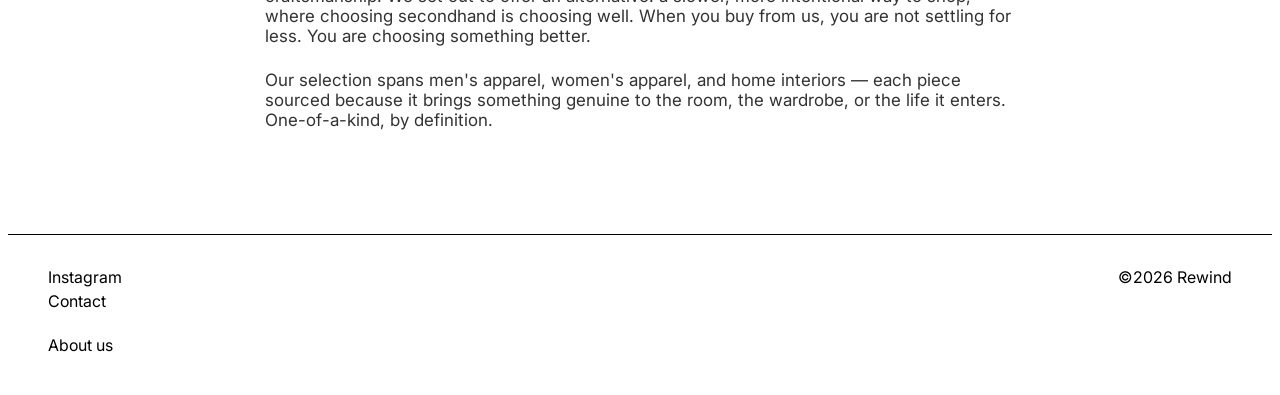
==== commit cd30c9ce: "dropdown menu + forskellige css rettelser" ====
--- a/about.html
+++ b/about.html
@@ -11,27 +11,22 @@
   </head>
   <body>
     <header>
-      <a href="index.html"
-        ><img class="rewind" src="img/rewindlogo.webp" alt="rewind logo"
-      /></a>
+      <a href="index.html"><img class="rewind" src="img/rewindlogo.webp" alt="rewind logo" /></a>
       <nav>
         <ul>
-          <li><button class="headerText">categories</button></li>
+          <li class="categories-dropdown">
+            <button class="headerText">categories</button>
+            <div class="dropdown-menu">
+              <a href="productlist.html?category=furniture">Home Interior</a>
+              <a href="productlist.html?category=mens-shirts">Mens Apparel</a>
+              <a href="productlist.html?category=womens-dresses">Womens Apparel</a>
+            </div>
+          </li>
           <li><a class="headerText" href="about.html">about us</a></li>
-          <li><a class="headerText" href="form.html">join us</a></li>
+          <li><a class="headerText" href="form.html">sign up</a></li>
           <li>
             <a href="#" class="header-icon" aria-label="account">
-              <svg
-                xmlns="http://www.w3.org/2000/svg"
-                width="22"
-                height="22"
-                viewBox="0 0 24 24"
-                fill="none"
-                stroke="currentColor"
-                stroke-width="1.5"
-                stroke-linecap="round"
-                stroke-linejoin="round"
-              >
+              <svg xmlns="http://www.w3.org/2000/svg" width="22" height="22" viewBox="0 0 24 24" fill="none" stroke="currentColor" stroke-width="1.5" stroke-linecap="round" stroke-linejoin="round">
                 <circle cx="12" cy="8" r="4" />
                 <path d="M4 20c0-4 3.6-7 8-7s8 3 8 7" />
               </svg>
@@ -39,17 +34,7 @@
           </li>
           <li>
             <a href="#" class="header-icon" aria-label="cart">
-              <svg
-                xmlns="http://www.w3.org/2000/svg"
-                width="22"
-                height="22"
-                viewBox="0 0 24 24"
-                fill="none"
-                stroke="currentColor"
-                stroke-width="1.5"
-                stroke-linecap="round"
-                stroke-linejoin="round"
-              >
+              <svg xmlns="http://www.w3.org/2000/svg" width="22" height="22" viewBox="0 0 24 24" fill="none" stroke="currentColor" stroke-width="1.5" stroke-linecap="round" stroke-linejoin="round">
                 <path d="M6 2L3 6v14a2 2 0 0 0 2 2h14a2 2 0 0 0 2-2V6l-3-4z" />
                 <line x1="3" y1="6" x2="21" y2="6" />
               </svg>
@@ -72,30 +57,18 @@
         </div>
         <hr />
         <h2>About Us</h2>
+        <p>We believe the best things in life have already been made. Our work is simply finding them — and making sure they find you.</p>
         <p>
-          We believe the best things in life have already been made. Our work is
-          simply finding them — and making sure they find you.
-        </p>
-        <p>
-          We are a curated destination for vintage and secondhand goods, built
-          on the conviction that quality should outlast trends. Every item on
-          our site has been handpicked for its character, its condition, and its
-          story. Nothing makes it to our shelves by accident.
+          We are a curated destination for vintage and secondhand goods, built on the conviction that quality should outlast trends. Every item on our site has been handpicked for its character, its condition, and its story. Nothing makes it to our
+          shelves by accident.
         </p>
         <hr />
         <h2>Our Approach</h2>
         <p>
-          Fast fashion has left its mark on the planet — overproduction, waste,
-          and the quiet erosion of craftsmanship. We set out to offer an
-          alternative: a slower, more intentional way to shop, where choosing
-          secondhand is choosing well. When you buy from us, you are not
-          settling for less. You are choosing something better.
+          Fast fashion has left its mark on the planet — overproduction, waste, and the quiet erosion of craftsmanship. We set out to offer an alternative: a slower, more intentional way to shop, where choosing secondhand is choosing well. When you
+          buy from us, you are not settling for less. You are choosing something better.
         </p>
-        <p>
-          Our selection spans men's apparel, women's apparel, and home interiors
-          — each piece sourced because it brings something genuine to the room,
-          the wardrobe, or the life it enters. One-of-a-kind, by definition.
-        </p>
+        <p>Our selection spans men's apparel, women's apparel, and home interiors — each piece sourced because it brings something genuine to the room, the wardrobe, or the life it enters. One-of-a-kind, by definition.</p>
       </article>
     </main>
     <footer>
--- a/css/general.css
+++ b/css/general.css
@@ -190,3 +190,41 @@
   color: var(--p-color);
   margin: 0;
 }
+
+/* dropdown menu */
+.categories-dropdown {
+  position: relative;
+}
+
+.dropdown-menu {
+  display: none;
+  position: absolute;
+  top: 100%;
+  left: 0;
+  background: #fff;
+  border: 1px solid #000;
+  padding: 15px 30px;
+  display: flex;
+  flex-direction: column;
+  gap: 20px;
+  z-index: 100;
+  white-space: nowrap;
+  visibility: hidden;
+  opacity: 0;
+}
+
+.categories-dropdown:hover .dropdown-menu {
+  visibility: visible;
+  opacity: 1;
+}
+
+.dropdown-menu a {
+  font-size: var(--p-size);
+  font-family: var(--p-font);
+  color: var(--p-color);
+  text-decoration: none;
+}
+
+.dropdown-menu a:hover {
+  text-decoration: underline;
+}
--- a/css/layout.css
+++ b/css/layout.css
@@ -3,6 +3,12 @@
 .grid4 {
   display: grid;
   grid-template-columns: repeat(4, 1fr);
+  gap: 20px;
+}
+
+.grid2 {
+  display: grid;
+  grid-template-columns: repeat(2, 1fr);
   gap: 20px;
 }
 
@@ -22,3 +28,9 @@
   object-fit: cover;
   /* 123 */
 }
+
+.subcategoryLinks {
+  display: flex;
+  gap: 1rem;
+  margin-bottom: 1rem;
+}
--- a/css/aboutus.css
+++ b/css/aboutus.css
@@ -70,7 +70,7 @@
 main article {
   max-width: 750px;
   margin: 0 auto;
-  padding: 0 2rem;
+  padding: 80px;
 }
 
 .titleRow {
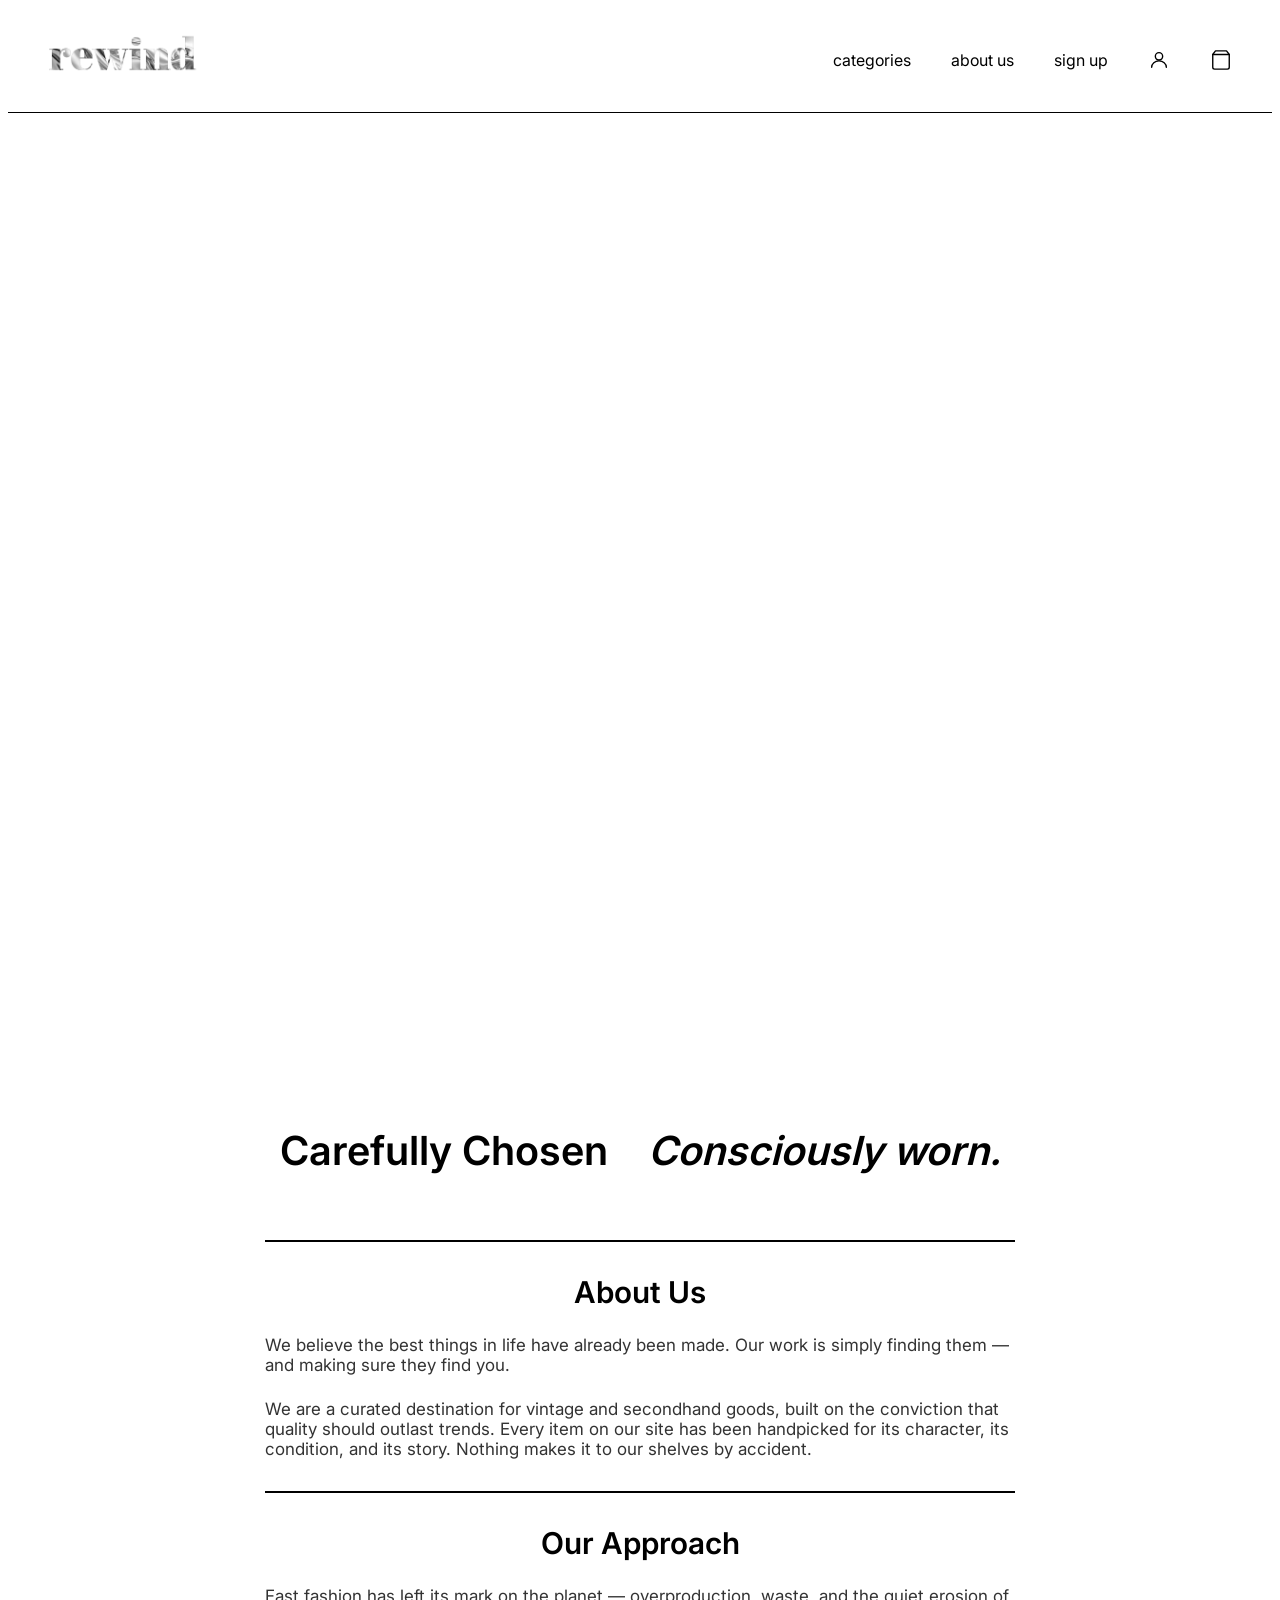
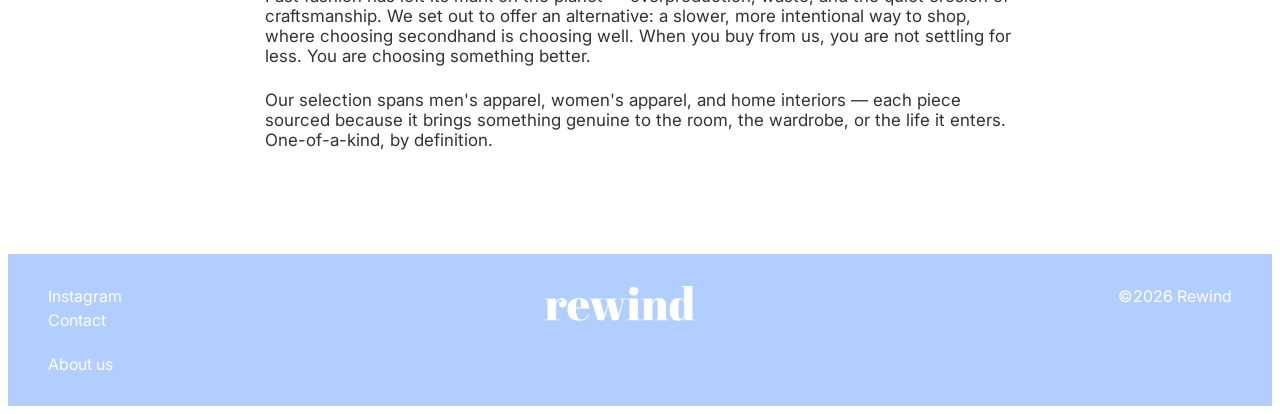
==== commit 2e0a2992: "footer" ====
--- a/about.html
+++ b/about.html
@@ -77,6 +77,7 @@
         <a class="footer-link" href="#">Contact</a>
         <a class="footer-link footer-about" href="about.html">About us</a>
       </div>
+       <img class="footerlogo" src="img/rewindtekst.png" alt="" />
       <p class="footer-copy">©2026 Rewind</p>
     </footer>
   </body>
--- a/css/general.css
+++ b/css/general.css
@@ -88,7 +88,7 @@
 }
 
 .header-icon:hover {
-  opacity: 0.6;
+  color: rgb(177, 206, 255);
 }
 /* Skjuler nav-tekst på index-siden */
 .header-minimal .headerText {
@@ -108,7 +108,7 @@
 }
 
 header .rewind {
-  height: 40px;
+  height: 60px;
   width: auto;
 }
 
@@ -144,6 +144,7 @@
   color: var(--p-color);
   display: flex;
   align-items: center;
+  transition: color 0.3s ease;
 }
 
 .header-icon:hover {
@@ -160,7 +161,7 @@
   justify-content: space-between;
   align-items: flex-start;
   padding: 32px 40px;
-  border-top: 1px solid #000;
+  background-color: rgb(177, 206, 255);
 }
 
 .footer-left {
@@ -172,7 +173,7 @@
 .footer-link {
   font-size: var(--p-size);
   font-family: var(--p-font);
-  color: var(--p-color);
+  color: white;
   text-decoration: none;
 }
 
@@ -187,8 +188,29 @@
 .footer-copy {
   font-size: var(--p-size);
   font-family: var(--p-font);
-  color: var(--p-color);
+  color: white;
   margin: 0;
+}
+
+.green-pastel {
+  transition: 0.4s;
+  &:hover {
+    background-color: var(--green-pastel);
+  }
+}
+
+.yellow-pastel {
+  transition: 0.4s;
+  &:hover {
+    background-color: var(--yellow-pastel);
+  }
+}
+
+.purple-pastel {
+  transition: 0.4s;
+  &:hover {
+    background-color: var(--purple-pastel);
+  }
 }
 
 /* dropdown menu */
@@ -228,3 +250,7 @@
 .dropdown-menu a:hover {
   text-decoration: underline;
 }
+
+.footerlogo {
+  max-width: 150px;
+}
--- a/css/layout.css
+++ b/css/layout.css
@@ -34,3 +34,79 @@
   gap: 1rem;
   margin-bottom: 1rem;
 }
+
+@media (max-width: 770px) {
+  .grid4 {
+    display: grid;
+    grid-template-columns: repeat(2, 1fr);
+    gap: 20px;
+  }
+
+  .grid2 {
+    display: grid;
+    grid-template-columns: repeat(1, 1fr);
+    gap: 20px;
+  }
+
+  .categoryTitle {
+    display: grid;
+    grid-template-columns: 3fr 1fr;
+  }
+  .hero {
+    width: 100%;
+    height: auto;
+    overflow: hidden;
+  }
+
+  .hero img {
+    width: 100%;
+    height: 100%;
+    object-fit: cover;
+    /* 123 */
+  }
+
+  .subcategoryLinks {
+    display: flex;
+    gap: 1rem;
+    margin-bottom: 1rem;
+  }
+  .grid2 img {
+    width: 100%;
+    height: 100%;
+    object-fit: cover;
+    justify-content: center;
+  }
+  .hero-categories a {
+    font-size: 50px;
+    font-family: var(--h3-font);
+    color: #fff;
+    text-decoration: none;
+    text-shadow:
+      0.3px 0.3px 0 #000000b6,
+      -0.3px -0.3px 0 #000000a0,
+      0.3px -0.3px 0 #000000aa,
+      -0.3px 0.3px 0 #000000a9;
+    padding-bottom: 15px;
+  }
+  .hero-nav-right a {
+    font-size: 50px;
+    font-family: var(--h3-font);
+    color: #a8d9ff;
+    text-decoration: none;
+    text-shadow:
+      0.2px 0.2px 0 #ffffff,
+      -0.2px -0.2px 0 #ffffff,
+      0.2px -0.2px 0 #ffffff,
+      -0.2px 0.2px 0 #ffffff;
+  }
+  img.aboutHero {
+    max-width: 100%;
+    justify-content: center;
+    place-content: center;
+  }
+  .card {
+    max-width: 100%;
+    justify-self: center;
+    place-content: center;
+  }
+}
--- a/css/aboutus.css
+++ b/css/aboutus.css
@@ -111,3 +111,25 @@
   margin: 2rem auto;
 }
 /* hr linje */
+
+@media (max-width: 770px) {
+  .heroslide {
+    position: relative;
+    width: 100%;
+    height: 60vh; /* or 50vh if mobile should be smaller */
+    overflow: hidden;
+  }
+
+  .heroslide img {
+    position: absolute;
+    width: 100%;
+    height: 100%; /* IMPORTANT */
+    object-fit: cover;
+    top: 0;
+    left: 0;
+    display: block;
+    opacity: 0;
+    animation: crossfade 16s infinite;
+    animation-timing-function: ease-in-out;
+  }
+}
